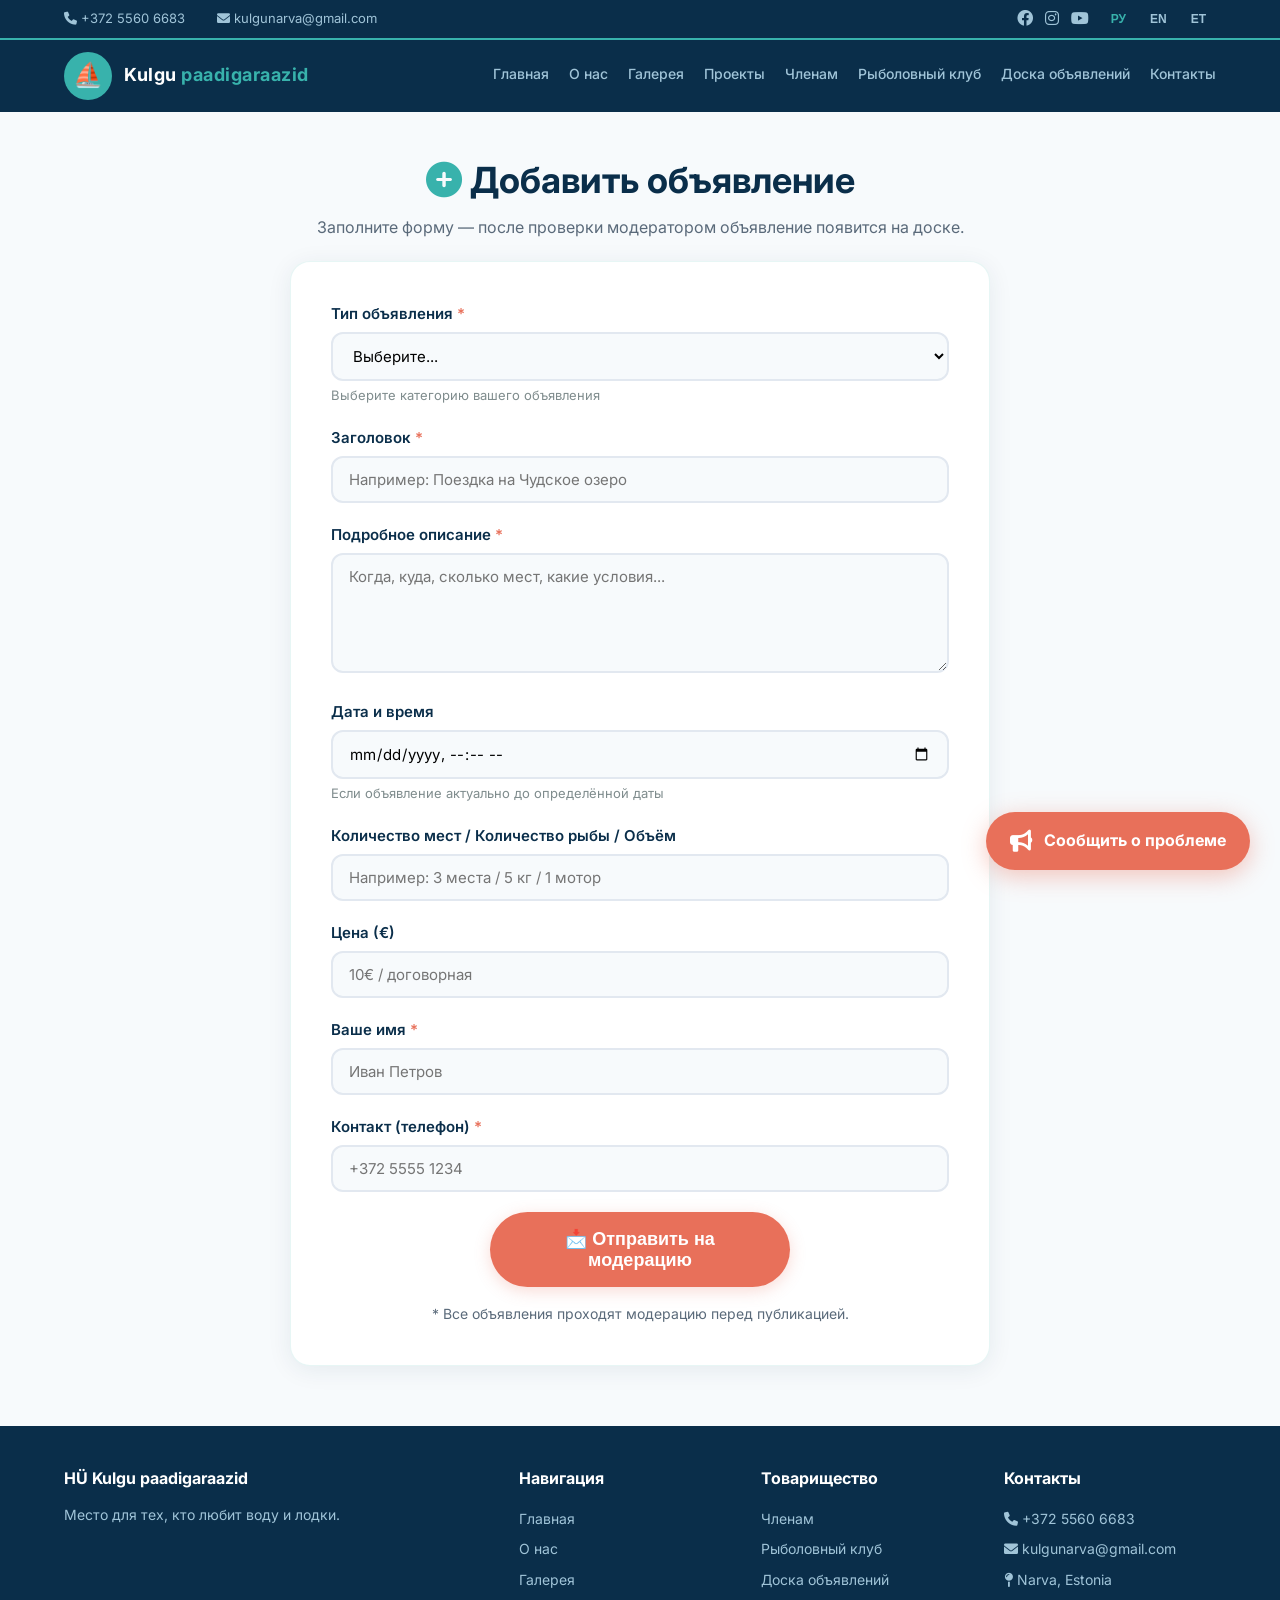
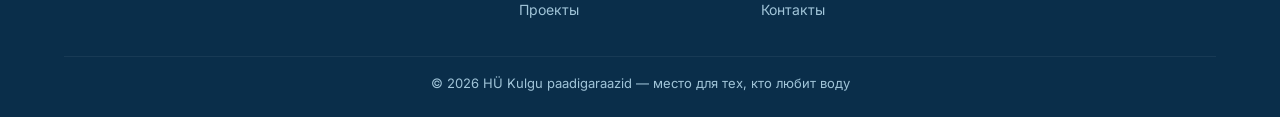
==== add-listing.html @ 2b0c4349 "Add files via upload" ====
<!DOCTYPE html>
<html lang="ru">
<head>
    <meta charset="UTF-8" />
    <meta name="viewport" content="width=device-width, initial-scale=1.0" />
    <title>Добавить объявление — HÜ Kulgu paadigaraazid</title>
    <link rel="icon" href="data:image/svg+xml,<svg xmlns='http://www.w3.org/2000/svg' viewBox='0 0 100 100'><text y='.9em' font-size='90'>⛵</text></svg>" />
    <link rel="preconnect" href="https://fonts.googleapis.com">
    <link href="https://fonts.googleapis.com/css2?family=Inter:wght@400;500;600;700&display=swap" rel="stylesheet" />
    <link rel="stylesheet" href="https://cdnjs.cloudflare.com/ajax/libs/font-awesome/6.0.0-beta3/css/all.min.css" />
    <link rel="stylesheet" href="style.css" />
    <style>
        /* ===== ADD LISTING PAGE ===== */
        .form-header {
            text-align: center;
            padding: 40px 0 20px;
        }
        .form-header h1 {
            font-size: 36px;
            color: #0A2E4A;
        }
        .form-header h1 i {
            color: #38B2AC;
        }
        .form-header p {
            color: #5A6A7A;
            margin-top: 6px;
        }

        .form-wrapper {
            max-width: 700px;
            margin: 0 auto 60px;
            background: #fff;
            padding: 40px;
            border-radius: 20px;
            box-shadow: 0 4px 24px rgba(10, 46, 74, 0.08);
            border: 1px solid rgba(56, 178, 172, 0.12);
        }

        .form-wrapper .form-group {
            margin-bottom: 20px;
        }
        .form-wrapper label {
            display: block;
            font-weight: 600;
            color: #0A2E4A;
            margin-bottom: 6px;
            font-size: 15px;
        }
        .form-wrapper label .required {
            color: #E8705A;
        }
        .form-wrapper input,
        .form-wrapper select,
        .form-wrapper textarea {
            width: 100%;
            padding: 12px 16px;
            border: 2px solid #E2E8F0;
            border-radius: 12px;
            font-size: 15px;
            font-family: 'Inter', sans-serif;
            transition: 0.25s;
            background: #F7FAFC;
        }
        .form-wrapper input:focus,
        .form-wrapper select:focus,
        .form-wrapper textarea:focus {
            border-color: #38B2AC;
            outline: none;
            background: #fff;
            box-shadow: 0 0 0 4px rgba(56, 178, 172, 0.10);
        }
        .form-wrapper textarea {
            resize: vertical;
            min-height: 120px;
        }
        .form-wrapper .btn-submit {
            background: #E8705A;
            color: #fff;
            border: none;
            padding: 16px 48px;
            border-radius: 50px;
            font-weight: 700;
            font-size: 18px;
            cursor: pointer;
            transition: 0.3s;
            width: 100%;
            max-width: 300px;
            display: block;
            margin: 0 auto;
            box-shadow: 0 4px 16px rgba(232, 112, 90, 0.25);
        }
        .form-wrapper .btn-submit:hover {
            background: #d45a44;
            transform: scale(1.02);
        }
        .form-wrapper .note {
            font-size: 14px;
            color: #5A6A7A;
            margin-top: 16px;
            text-align: center;
        }

        .success-msg {
            display: none;
            background: #d4edda;
            padding: 20px;
            border-radius: 12px;
            text-align: center;
            color: #155724;
            font-weight: 600;
            margin-top: 20px;
        }

        .form-wrapper .type-hint {
            font-size: 13px;
            color: #7f8c8d;
            margin-top: 4px;
        }

        @media (max-width: 600px) {
            .form-wrapper {
                padding: 24px;
                margin: 0 16px 40px;
            }
            .form-header h1 {
                font-size: 28px;
            }
        }
    </style>
</head>
<body>

    <!-- ===== TOP BAR ===== -->
    <div class="top-bar">
        <div class="container">
            <div class="top-bar-left">
                <a href="#"><i class="fas fa-phone"></i> +372 5560 6683</a>
                <a href="#"><i class="fas fa-envelope"></i> kulgunarva@gmail.com</a>
            </div>
            <div class="top-bar-right">
                <div class="social-icons">
                    <a href="#" target="_blank"><i class="fab fa-facebook"></i></a>
                    <a href="#" target="_blank"><i class="fab fa-instagram"></i></a>
                    <a href="#" target="_blank"><i class="fab fa-youtube"></i></a>
                </div>
                <div class="lang-switch">
                    <button class="lang-btn active" data-lang="ru">РУ</button>
                    <button class="lang-btn" data-lang="en">EN</button>
                    <button class="lang-btn" data-lang="et">ET</button>
                </div>
            </div>
        </div>
    </div>

    <!-- ===== HEADER ===== -->
    <header>
        <div class="container header-inner">
            <a href="index.html" class="logo">
                <div class="logo-icon">⛵</div>
                <div class="logo-text">Kulgu<span> paadigaraazid</span></div>
            </a>
            <nav>
                <a href="index.html" data-key="nav_home">Главная</a>
                <a href="about.html" data-key="nav_about">О нас</a>
                <a href="gallery.html" data-key="nav_gallery">Галерея</a>
                <a href="projects.html" data-key="nav_projects">Проекты</a>
                <a href="members.html" data-key="nav_members">Членам</a>
                <a href="fishing-club.html" data-key="nav_fishing">Рыболовный клуб</a>
                <a href="board.html" data-key="nav_board">Доска объявлений</a>
                <a href="contacts.html" data-key="nav_contacts">Контакты</a>
            </nav>
        </div>
    </header>

    <!-- ===== FORM ===== -->
    <section class="form-header">
        <div class="container">
            <h1><i class="fas fa-plus-circle"></i> <span data-key="add_title">Добавить объявление</span></h1>
            <p data-key="add_desc">Заполните форму — после проверки модератором объявление появится на доске.</p>
        </div>
    </section>

    <section>
        <div class="container">
            <div class="form-wrapper">
                <form id="listingForm" action="https://formsubmit.co/kulgunarva@gmail.com" method="POST">
                    <input type="hidden" name="_subject" value="Новое объявление на доске" />
                    <input type="hidden" name="_captcha" value="true" />
                    <input type="hidden" name="_next" value="https://ваш-сайт.ee/add-listing.html?success=1" />

                    <!-- Тип объявления -->
                    <div class="form-group">
                        <label for="type"><span data-key="add_label_type">Тип объявления</span> <span class="required">*</span></label>
                        <select id="type" name="Тип" required>
                            <option value="" data-key="add_type_select">Выберите...</option>
                            <option value="🚤 Снять лодку" data-key="add_type_rent">🚤 Снять лодку</option>
                            <option value="⛵ Покатать на лодке" data-key="add_type_offer">⛵ Покатать на лодке</option>
                            <option value="🐟 Купить рыбу" data-key="add_type_fish">🐟 Купить рыбу</option>
                            <option value="🛒 Продажа / Покупка" data-key="add_type_sell">🛒 Продажа / Покупка</option>
                        </select>
                        <div class="type-hint" data-key="add_type_hint">Выберите категорию вашего объявления</div>
                    </div>

                    <!-- Заголовок -->
                    <div class="form-group">
                        <label for="title"><span data-key="add_label_title">Заголовок</span> <span class="required">*</span></label>
                        <input type="text" id="title" name="Заголовок" required placeholder="Например: Поездка на Чудское озеро" />
                    </div>

                    <!-- Описание -->
                    <div class="form-group">
                        <label for="description"><span data-key="add_label_desc">Подробное описание</span> <span class="required">*</span></label>
                        <textarea id="description" name="Описание" required placeholder="Когда, куда, сколько мест, какие условия..."></textarea>
                    </div>

                    <!-- Дата и время -->
                    <div class="form-group">
                        <label for="date"><span data-key="add_label_date">Дата и время</span></label>
                        <input type="datetime-local" id="date" name="Дата" />
                        <div class="type-hint" data-key="add_date_hint">Если объявление актуально до определённой даты</div>
                    </div>

                    <!-- Количество / Объём -->
                    <div class="form-group">
                        <label for="seats"><span data-key="add_label_seats">Количество мест / Количество рыбы / Объём</span></label>
                        <input type="text" id="seats" name="Места" placeholder="Например: 3 места / 5 кг / 1 мотор" />
                    </div>

                    <!-- Цена -->
                    <div class="form-group">
                        <label for="price"><span data-key="add_label_price">Цена (€)</span></label>
                        <input type="text" id="price" name="Цена" placeholder="10€ / договорная" />
                    </div>

                    <!-- Имя -->
                    <div class="form-group">
                        <label for="name"><span data-key="add_label_name">Ваше имя</span> <span class="required">*</span></label>
                        <input type="text" id="name" name="Имя" required placeholder="Иван Петров" />
                    </div>

                    <!-- Контакт -->
                    <div class="form-group">
                        <label for="contact"><span data-key="add_label_contact">Контакт (телефон)</span> <span class="required">*</span></label>
                        <input type="text" id="contact" name="Контакт" required placeholder="+372 5555 1234" />
                    </div>

                    <button type="submit" class="btn-submit" data-key="add_submit">📩 Отправить на модерацию</button>

                    <div id="successMsg" class="success-msg">
                        ✅ <span data-key="add_success">Спасибо! Ваше объявление отправлено на модерацию. После проверки оно появится на доске.</span>
                    </div>

                    <div class="note" data-key="add_note">* Все объявления проходят модерацию перед публикацией.</div>
                </form>
            </div>
        </div>
    </section>

    <!-- ===== FOOTER ===== -->
    <footer>
        <div class="container">
            <div class="footer-grid">
                <div>
                    <h4>HÜ Kulgu paadigaraazid</h4>
                    <p style="font-size:14px; color:#A0C4D8;">Место для тех, кто любит воду и лодки.</p>
                </div>
                <div>
                    <h4 data-key="footer_nav">Навигация</h4>
                    <a href="index.html" data-key="nav_home">Главная</a>
                    <a href="about.html" data-key="nav_about">О нас</a>
                    <a href="gallery.html" data-key="nav_gallery">Галерея</a>
                    <a href="projects.html" data-key="nav_projects">Проекты</a>
                </div>
                <div>
                    <h4 data-key="footer_association">Товарищество</h4>
                    <a href="members.html" data-key="nav_members">Членам</a>
                    <a href="fishing-club.html" data-key="nav_fishing">Рыболовный клуб</a>
                    <a href="board.html" data-key="nav_board">Доска объявлений</a>
                    <a href="contacts.html" data-key="nav_contacts">Контакты</a>
                </div>
                <div>
                    <h4 data-key="footer_contact">Контакты</h4>
                    <a href="#"><i class="fas fa-phone"></i> +372 5560 6683</a>
                    <a href="#"><i class="fas fa-envelope"></i> kulgunarva@gmail.com</a>
                    <a href="#"><i class="fas fa-map-pin"></i> Narva, Estonia</a>
                </div>
            </div>
            <div class="copyright">
                © 2026 HÜ Kulgu paadigaraazid — <span data-key="footer_tagline">место для тех, кто любит воду</span>
            </div>
        </div>
    </footer>

    <!-- ===== ПЛАВАЮЩАЯ КНОПКА ===== -->
    <a href="report.html" class="floating-report-btn">
        <i class="fas fa-bullhorn"></i>
        <span data-key="report_btn">Сообщить о проблеме</span>
    </a>

    <script>
        // ===== МУЛЬТИЯЗЫЧНОСТЬ =====
        const translations = {
            ru: {
                nav_home: 'Главная',
                nav_about: 'О нас',
                nav_gallery: 'Галерея',
                nav_projects: 'Проекты',
                nav_members: 'Членам',
                nav_fishing: 'Рыболовный клуб',
                nav_board: 'Доска объявлений',
                nav_contacts: 'Контакты',
                add_title: 'Добавить объявление',
                add_desc: 'Заполните форму — после проверки модератором объявление появится на доске.',
                add_label_type: 'Тип объявления',
                add_type_select: 'Выберите...',
                add_type_rent: '🚤 Снять лодку',
                add_type_offer: '⛵ Покатать на лодке',
                add_type_fish: '🐟 Купить рыбу',
                add_type_sell: '🛒 Продажа / Покупка',
                add_type_hint: 'Выберите категорию вашего объявления',
                add_label_title: 'Заголовок',
                add_label_desc: 'Подробное описание',
                add_label_date: 'Дата и время',
                add_date_hint: 'Если объявление актуально до определённой даты',
                add_label_seats: 'Количество мест / Количество рыбы / Объём',
                add_label_price: 'Цена (€)',
                add_label_name: 'Ваше имя',
                add_label_contact: 'Контакт (телефон)',
                add_submit: '📩 Отправить на модерацию',
                add_success: 'Спасибо! Ваше объявление отправлено на модерацию. После проверки оно появится на доске.',
                add_note: '* Все объявления проходят модерацию перед публикацией.',
                footer_nav: 'Навигация',
                footer_association: 'Товарищество',
                footer_contact: 'Контакты',
                footer_tagline: 'место для тех, кто любит воду',
                report_btn: 'Сообщить о проблеме'
            },
            en: {
                nav_home: 'Home',
                nav_about: 'About',
                nav_gallery: 'Gallery',
                nav_projects: 'Projects',
                nav_members: 'For Members',
                nav_fishing: 'Fishing Club',
                nav_board: 'Board',
                nav_contacts: 'Contacts',
                add_title: 'Add Listing',
                add_desc: 'Fill out the form — after moderator review, your listing will appear on the board.',
                add_label_type: 'Listing Type',
                add_type_select: 'Select...',
                add_type_rent: '🚤 Rent a boat',
                add_type_offer: '⛵ Boat trip',
                add_type_fish: '🐟 Buy fish',
                add_type_sell: '🛒 Sale / Purchase',
                add_type_hint: 'Select the category of your listing',
                add_label_title: 'Title',
                add_label_desc: 'Detailed description',
                add_label_date: 'Date and time',
                add_date_hint: 'If the listing is valid until a certain date',
                add_label_seats: 'Number of seats / Fish quantity / Volume',
                add_label_price: 'Price (€)',
                add_label_name: 'Your name',
                add_label_contact: 'Contact (phone)',
                add_submit: '📩 Submit for moderation',
                add_success: 'Thank you! Your listing has been submitted for moderation. It will appear on the board after review.',
                add_note: '* All listings are moderated before publication.',
                footer_nav: 'Navigation',
                footer_association: 'Association',
                footer_contact: 'Contacts',
                footer_tagline: 'a place for those who love water',
                report_btn: 'Report a problem'
            },
            et: {
                nav_home: 'Avaleht',
                nav_about: 'Meist',
                nav_gallery: 'Galerii',
                nav_projects: 'Projektid',
                nav_members: 'Liikmetele',
                nav_fishing: 'Kalastusklubi',
                nav_board: 'Kuulutuste tahvel',
                nav_contacts: 'Kontaktid',
                add_title: 'Lisa kuulutus',
                add_desc: 'Täitke vorm — pärast moderaatori kontrolli ilmub teie kuulutus tahvlile.',
                add_label_type: 'Kuulutuse tüüp',
                add_type_select: 'Valige...',
                add_type_rent: '🚤 Rentida paat',
                add_type_offer: '⛵ Paadisõit',
                add_type_fish: '🐟 Osta kala',
                add_type_sell: '🛒 Müük / Ost',
                add_type_hint: 'Valige oma kuulutuse kategooria',
                add_label_title: 'Pealkiri',
                add_label_desc: 'Üksikasjalik kirjeldus',
                add_label_date: 'Kuupäev ja kellaaeg',
                add_date_hint: 'Kui kuulutus kehtib teatud kuupäevani',
                add_label_seats: 'Kohtade arv / Kala kogus / Maht',
                add_label_price: 'Hind (€)',
                add_label_name: 'Teie nimi',
                add_label_contact: 'Kontakt (telefon)',
                add_submit: '📩 Saada modereerimisele',
                add_success: 'Aitäh! Teie kuulutus on saadetud modereerimisele. Pärast kontrolli ilmub see tahvlile.',
                add_note: '* Kõik kuulutused läbivad enne avaldamist modereerimise.',
                footer_nav: 'Navigatsioon',
                footer_association: 'Ühistu',
                footer_contact: 'Kontaktid',
                footer_tagline: 'koht neile, kes armastavad vett',
                report_btn: 'Teata probleemist'
            }
        };

        let currentLang = 'ru';

        function setLanguage(lang) {
            currentLang = lang;
            const t = translations[lang];
            document.querySelectorAll('[data-key]').forEach(el => {
                const key = el.getAttribute('data-key');
                if (t[key]) {
                    el.textContent = t[key];
                }
            });
            document.querySelectorAll('.lang-btn').forEach(btn => {
                btn.classList.toggle('active', btn.getAttribute('data-lang') === lang);
            });
            document.documentElement.lang = lang;
            localStorage.setItem('preferredLanguage', lang);
        }

        document.addEventListener('DOMContentLoaded', function() {
            const savedLang = localStorage.getItem('preferredLanguage');
            if (savedLang && translations[savedLang]) {
                setLanguage(savedLang);
            } else {
                setLanguage('ru');
            }
        });

        document.querySelectorAll('.lang-btn').forEach(btn => {
            btn.addEventListener('click', () => {
                setLanguage(btn.getAttribute('data-lang'));
            });
        });

        // ===== ПОКАЗ СООБЩЕНИЯ ОБ УСПЕХЕ =====
        document.addEventListener('DOMContentLoaded', function() {
            const urlParams = new URLSearchParams(window.location.search);
            if (urlParams.get('success') === '1') {
                document.getElementById('successMsg').style.display = 'block';
                document.getElementById('listingForm').reset();
                // Прокрутка к сообщению
                document.getElementById('successMsg').scrollIntoView({ behavior: 'smooth', block: 'center' });
            }
        });
    </script>
</body>
</html>
---- style.css ----
/* ===== FONTS ===== */
@import url('https://fonts.googleapis.com/css2?family=Inter:wght@400;500;600;700&display=swap');

/* ===== RESET & BASE ===== */
* {
    margin: 0;
    padding: 0;
    box-sizing: border-box;
}
body {
    font-family: 'Inter', -apple-system, sans-serif;
    background: #F7FAFC;
    color: #1A202C;
    line-height: 1.6;
}
.container {
    max-width: 1200px;
    margin: 0 auto;
    padding: 0 24px;
}

/* ===== TOP BAR ===== */
.top-bar {
    background: #0A2E4A;
    color: #A0C4D8;
    font-size: 13px;
    padding: 6px 0;
    border-bottom: 2px solid #38B2AC;
}
.top-bar .container {
    display: flex;
    justify-content: space-between;
    align-items: center;
    flex-wrap: wrap;
    gap: 8px;
}
.top-bar a {
    color: #A0C4D8;
    text-decoration: none;
    margin-right: 16px;
    transition: 0.2s;
}
.top-bar a:hover { color: #38B2AC; }
.top-bar-left {
    display: flex;
    align-items: center;
    flex-wrap: wrap;
    gap: 4px 16px;
}
.top-bar-right {
    display: flex;
    align-items: center;
    gap: 12px;
}
.top-bar-right .social-icons {
    display: flex;
    gap: 12px;
}
.top-bar-right .social-icons a {
    color: #A0C4D8;
    font-size: 16px;
    transition: 0.2s;
    margin: 0;
}
.top-bar-right .social-icons a:hover {
    color: #38B2AC;
    transform: scale(1.1);
}
.top-bar .lang-switch {
    display: flex;
    gap: 4px;
}
.top-bar .lang-btn {
    background: transparent;
    border: none;
    color: #A0C4D8;
    padding: 0 10px;
    cursor: pointer;
    font-weight: 600;
    font-size: 12px;
    text-transform: uppercase;
    transition: 0.2s;
}
.top-bar .lang-btn.active {
    color: #38B2AC;
}
.top-bar .lang-btn:hover {
    color: #fff;
}

/* ===== HEADER ===== */
header {
    background: #0A2E4A;
    padding: 12px 0;
    position: sticky;
    top: 0;
    z-index: 100;
}
.header-inner {
    display: flex;
    justify-content: space-between;
    align-items: center;
    flex-wrap: wrap;
    gap: 16px;
}
.logo {
    display: flex;
    align-items: center;
    gap: 12px;
    text-decoration: none;
}
.logo-icon {
    width: 48px;
    height: 48px;
    background: #38B2AC;
    border-radius: 50%;
    display: flex;
    align-items: center;
    justify-content: center;
    font-size: 24px;
    color: #fff;
}
.logo-text {
    color: #fff;
    font-weight: 700;
    font-size: 18px;
    letter-spacing: 0.5px;
}
.logo-text span {
    color: #38B2AC;
}

nav {
    display: flex;
    flex-wrap: wrap;
    gap: 4px 20px;
}
nav a {
    color: #A0C4D8;
    text-decoration: none;
    font-weight: 500;
    font-size: 14px;
    transition: 0.2s;
    padding: 4px 0;
    border-bottom: 2px solid transparent;
}
nav a:hover,
nav a.active {
    color: #fff;
    border-bottom-color: #38B2AC;
}

/* ===== HERO ===== */
.hero {
    background: linear-gradient(135deg, #0A2E4A 0%, #1A6A8A 100%);
    padding: 80px 0 70px;
    color: #fff;
    position: relative;
    overflow: hidden;
    min-height: 500px;
    display: flex;
    align-items: center;
}
.hero::before {
    content: "";
    position: absolute;
    inset: 0;
    background: url("data:image/svg+xml,%3Csvg xmlns='http://www.w3.org/2000/svg' viewBox='0 0 1200 400'%3E%3Cpath d='M0 300 Q150 200 300 280 Q450 360 600 270 Q750 180 900 260 Q1050 340 1200 250 L1200 400 L0 400 Z' fill='rgba(56,178,172,0.08)'/%3E%3C/svg%3E") no-repeat bottom;
    background-size: cover;
}
.hero .container {
    position: relative;
    z-index: 2;
    display: grid;
    grid-template-columns: 1fr 1fr;
    gap: 40px;
    align-items: center;
}
.hero-content h1 {
    font-size: 44px;
    font-weight: 700;
    line-height: 1.15;
    margin-bottom: 16px;
}
.hero-content h1 i {
    color: #38B2AC;
}
.hero-content p {
    font-size: 18px;
    opacity: 0.9;
    max-width: 480px;
    margin-bottom: 24px;
}
.hero-image {
    text-align: center;
    font-size: 140px;
    opacity: 0.8;
    animation: float 4s ease-in-out infinite;
}
@keyframes float {
    0%, 100% { transform: translateY(0px) rotate(-2deg); }
    50% { transform: translateY(-16px) rotate(2deg); }
}
.hero .btn {
    background: #E8705A;
    color: #fff;
    border: none;
    padding: 14px 40px;
    border-radius: 50px;
    font-weight: 700;
    font-size: 16px;
    cursor: pointer;
    transition: 0.3s;
    display: inline-block;
    text-decoration: none;
}
.hero .btn:hover {
    background: #d45a44;
    transform: scale(1.03);
}

/* ===== BUTTONS ===== */
.btn {
    display: inline-block;
    background: #E8705A;
    color: #fff;
    padding: 14px 40px;
    border-radius: 50px;
    font-weight: 700;
    font-size: 16px;
    cursor: pointer;
    transition: 0.3s;
    text-decoration: none;
    border: none;
}
.btn:hover {
    background: #d45a44;
    transform: scale(1.03);
}

/* ===== WAVES SECTION ===== */
.wave-section {
    position: relative;
    background: #F7FAFC;
    padding: 60px 0 40px;
}
.wave-section::before {
    content: "";
    position: absolute;
    top: -40px;
    left: 0;
    right: 0;
    height: 40px;
    background: url("data:image/svg+xml,%3Csvg xmlns='http://www.w3.org/2000/svg' viewBox='0 0 1200 40'%3E%3Cpath d='M0 20 Q150 0 300 20 Q450 40 600 20 Q750 0 900 20 Q1050 40 1200 20 L1200 40 L0 40 Z' fill='%23F7FAFC'/%3E%3C/svg%3E") no-repeat top;
    background-size: cover;
}

/* ===== FEATURES ===== */
.features {
    display: grid;
    grid-template-columns: repeat(auto-fit, minmax(200px, 1fr));
    gap: 24px;
    margin-top: 20px;
}
.feature-card {
    background: #fff;
    padding: 28px 20px;
    border-radius: 16px;
    text-align: center;
    box-shadow: 0 4px 20px rgba(10, 46, 74, 0.06);
    transition: 0.3s;
    border: 1px solid rgba(56, 178, 172, 0.1);
}
.feature-card:hover {
    transform: translateY(-6px);
    box-shadow: 0 8px 32px rgba(10, 46, 74, 0.10);
    border-color: #38B2AC;
}
.feature-card .icon {
    font-size: 40px;
    color: #38B2AC;
    margin-bottom: 12px;
    display: block;
}
.feature-card h3 {
    font-size: 18px;
    color: #0A2E4A;
    margin-bottom: 6px;
}
.feature-card p {
    font-size: 14px;
    color: #5A6A7A;
}

/* ===== SPLIT SECTION ===== */
.split-section {
    display: grid;
    grid-template-columns: 1fr 1fr;
    gap: 40px;
    align-items: center;
    padding: 60px 0;
}
.split-section.reverse {
    direction: rtl;
}
.split-section.reverse > * {
    direction: ltr;
}
.split-image {
    background: linear-gradient(135deg, #0A2E4A, #1A6A8A);
    border-radius: 24px;
    padding: 60px 40px;
    color: #fff;
    text-align: center;
    min-height: 280px;
    display: flex;
    flex-direction: column;
    justify-content: center;
}
.split-image .big-icon {
    font-size: 80px;
    opacity: 0.7;
}
.split-text h2 {
    font-size: 32px;
    color: #0A2E4A;
    margin-bottom: 12px;
}
.split-text h2 i {
    color: #38B2AC;
}
.split-text p {
    color: #4A5A6A;
    margin-bottom: 16px;
}

/* ===== GALLERY PREVIEW ===== */
.gallery-preview {
    display: grid;
    grid-template-columns: repeat(4, 1fr);
    gap: 12px;
}
.gallery-preview .item {
    background: #0A2E4A;
    border-radius: 12px;
    height: 120px;
    display: flex;
    align-items: center;
    justify-content: center;
    color: #fff;
    font-size: 40px;
    opacity: 0.6;
    transition: 0.3s;
}
.gallery-preview .item:hover {
    opacity: 1;
    transform: scale(1.03);
}

/* ===== GALLERY GRID ===== */
.gallery-grid {
    display: grid;
    grid-template-columns: repeat(auto-fit, minmax(220px, 1fr));
    gap: 16px;
}
.gallery-item {
    overflow: hidden;
    border-radius: 16px;
    box-shadow: 0 4px 12px rgba(13, 59, 102, 0.06);
    transition: 0.35s;
}
.gallery-item img {
    width: 100%;
    height: 220px;
    object-fit: cover;
    display: block;
    transition: 0.4s;
}
.gallery-item:hover {
    transform: scale(1.02);
    box-shadow: 0 8px 24px rgba(13, 59, 102, 0.12);
}
.gallery-item:hover img {
    transform: scale(1.05);
}

/* ===== CONTACT ===== */
.contact-grid {
    display: grid;
    grid-template-columns: repeat(auto-fit, minmax(220px, 1fr));
    gap: 24px;
}
.contact-item {
    background: #fff;
    padding: 24px;
    border-radius: 16px;
    text-align: center;
    box-shadow: 0 4px 12px rgba(0,0,0,0.03);
    border: 1px solid rgba(46, 196, 182, 0.15);
}
.contact-item i {
    font-size: 34px;
    color: #2EC4B6;
    margin-bottom: 10px;
}
.contact-item h4 {
    font-family: 'Playfair Display', serif;
    color: #0D3B66;
    margin-bottom: 4px;
}
.contact-item a {
    color: #0D3B66;
    text-decoration: none;
}
.contact-item a:hover {
    color: #1A6A8A;
    text-decoration: underline;
}

/* ===== FOOTER ===== */
footer {
    background: #0A2E4A;
    color: #A0C4D8;
    padding: 40px 0 24px;
}
.footer-grid {
    display: grid;
    grid-template-columns: 2fr 1fr 1fr 1fr;
    gap: 30px;
    margin-bottom: 30px;
}
footer h4 {
    color: #fff;
    margin-bottom: 12px;
    font-size: 16px;
}
footer a {
    color: #A0C4D8;
    text-decoration: none;
    display: block;
    padding: 4px 0;
    font-size: 14px;
    transition: 0.2s;
}
footer a:hover { color: #38B2AC; }
.copyright {
    border-top: 1px solid rgba(255,255,255,0.06);
    padding-top: 16px;
    text-align: center;
    font-size: 13px;
}

/* ===== FLOATING REPORT BUTTON ===== */
.floating-report-btn {
    position: fixed;
    bottom: 30px;
    right: 30px;
    background: #E8705A;
    color: #fff;
    padding: 16px 24px;
    border-radius: 60px;
    font-weight: 700;
    font-size: 16px;
    text-decoration: none;
    box-shadow: 0 6px 24px rgba(232, 112, 90, 0.40);
    z-index: 999;
    display: flex;
    align-items: center;
    gap: 12px;
    transition: 0.3s;
    border: none;
    cursor: pointer;
}
.floating-report-btn:hover {
    background: #d45a44;
    transform: scale(1.05);
    box-shadow: 0 8px 32px rgba(232, 112, 90, 0.50);
}
.floating-report-btn i {
    font-size: 22px;
}

/* ===== RESPONSIVE ===== */
@media (max-width: 900px) {
    .hero .container {
        grid-template-columns: 1fr;
        text-align: center;
    }
    .hero-content p { margin: 0 auto 24px; }
    .hero-image { font-size: 80px; }
    .split-section,
    .split-section.reverse {
        grid-template-columns: 1fr;
        direction: ltr;
    }
    .footer-grid {
        grid-template-columns: 1fr 1fr !important;
    }
    .gallery-preview {
        grid-template-columns: repeat(2, 1fr);
    }
}

@media (max-width: 600px) {
    .hero-content h1 { font-size: 30px; }
    .top-bar .container {
        flex-direction: column;
        align-items: center;
        gap: 6px;
    }
    .top-bar-left {
        justify-content: center;
    }
    .top-bar-right {
        justify-content: center;
        flex-wrap: wrap;
    }
    .footer-grid {
        grid-template-columns: 1fr !important;
    }
    .gallery-preview {
        grid-template-columns: 1fr 1fr;
    }
    .gallery-preview .item { height: 80px; font-size: 28px; }
    .floating-report-btn {
        padding: 12px 16px;
        font-size: 13px;
        bottom: 16px;
        right: 16px;
        border-radius: 50px;
    }
    .floating-report-btn span {
        display: none;
    }
    .floating-report-btn i {
        font-size: 20px;
    }
}
/* ===== CONTACTS PAGE ===== */
.contacts-header {
    padding: 40px 0 20px;
}
.contacts-header h1 {
    font-size: 36px;
    color: #0A2E4A;
}
.contacts-header h1 i {
    color: #38B2AC;
}

.contacts-grid {
    display: grid;
    grid-template-columns: 1fr 1fr;
    gap: 30px;
    padding: 20px 0 60px;
}
.contacts-grid .full-width {
    grid-column: 1 / -1;
}

.contact-card {
    background: #fff;
    padding: 24px 28px;
    border-radius: 16px;
    box-shadow: 0 4px 20px rgba(10, 46, 74, 0.06);
    border: 1px solid rgba(56, 178, 172, 0.10);
    transition: 0.3s;
}
.contact-card:hover {
    box-shadow: 0 8px 32px rgba(10, 46, 74, 0.10);
    border-color: #38B2AC;
}
.contact-card h3 {
    font-size: 20px;
    color: #0A2E4A;
    margin-bottom: 14px;
    display: flex;
    align-items: center;
    gap: 10px;
}
.contact-card h3 i {
    color: #38B2AC;
    font-size: 22px;
    width: 28px;
}
.contact-card .item {
    display: flex;
    align-items: flex-start;
    gap: 12px;
    padding: 6px 0;
    font-size: 15px;
    color: #2D3748;
}
.contact-card .item i {
    color: #38B2AC;
    width: 20px;
    margin-top: 3px;
    font-size: 15px;
}
.contact-card .item a {
    color: #2D3748;
    text-decoration: none;
    transition: 0.2s;
}
.contact-card .item a:hover {
    color: #38B2AC;
}
.contact-card .note {
    font-size: 13px;
    color: #5A6A7A;
    font-style: italic;
    margin-top: 6px;
    padding: 8px 12px;
    background: #F0F7FA;
    border-radius: 8px;
}

@media (max-width: 900px) {
    .contacts-grid {
        grid-template-columns: 1fr;
    }
    .contacts-grid .full-width {
        grid-column: 1;
    }
}

@media (max-width: 600px) {
    .contacts-header h1 {
        font-size: 28px;
    }
    .contact-card .item {
        flex-wrap: wrap;
    }
}
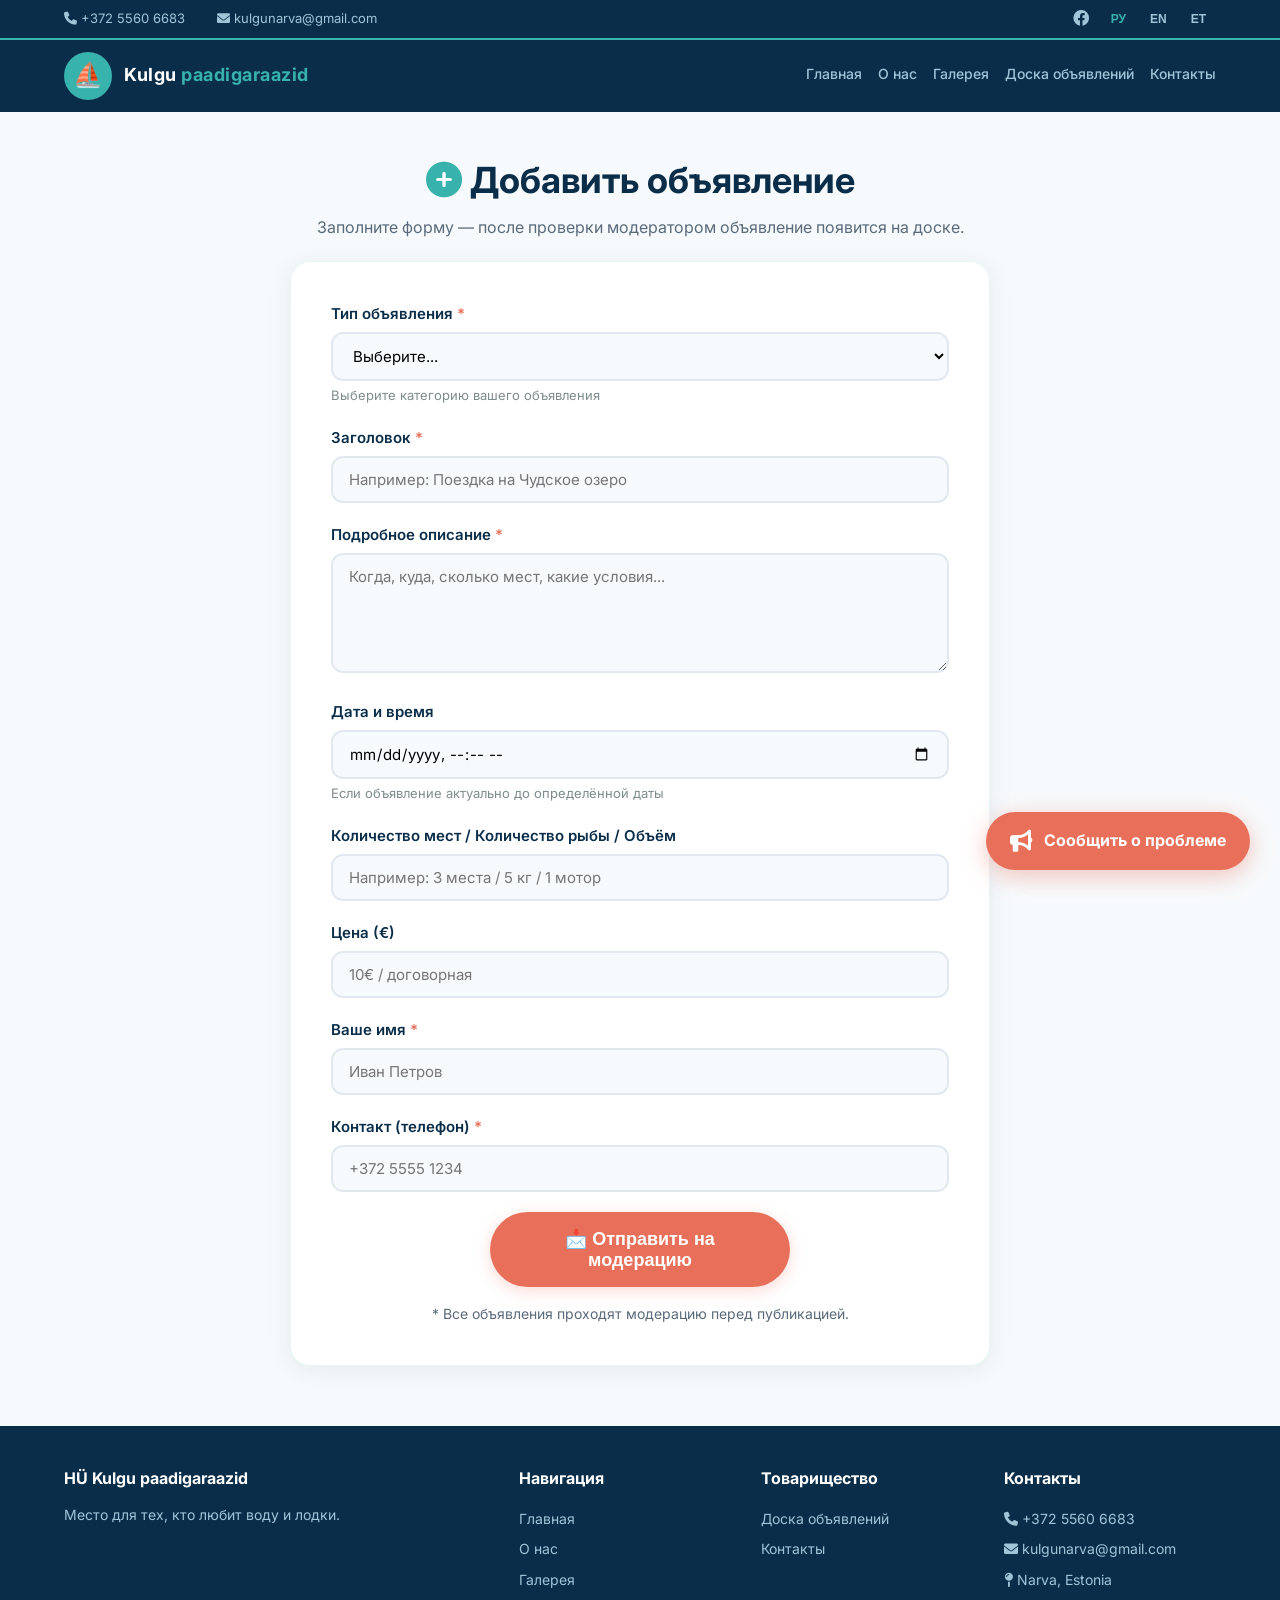
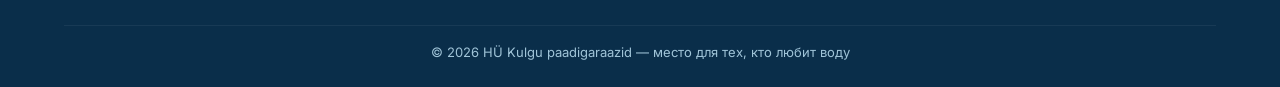
==== commit 90f885d3: "Add files via upload" ====
--- a/add-listing.html
+++ b/add-listing.html
@@ -128,21 +128,21 @@
             }
         }
     </style>
-</head>
+<link rel="stylesheet" href="community.css"></head>
 <body>
 
     <!-- ===== TOP BAR ===== -->
     <div class="top-bar">
         <div class="container">
             <div class="top-bar-left">
-                <a href="#"><i class="fas fa-phone"></i> +372 5560 6683</a>
-                <a href="#"><i class="fas fa-envelope"></i> kulgunarva@gmail.com</a>
+                <a href="tel:+37255606683"><i class="fas fa-phone"></i> +372 5560 6683</a>
+                <a href="mailto:kulgunarva@gmail.com"><i class="fas fa-envelope"></i> kulgunarva@gmail.com</a>
             </div>
             <div class="top-bar-right">
                 <div class="social-icons">
                     <a href="#" target="_blank"><i class="fab fa-facebook"></i></a>
-                    <a href="#" target="_blank"><i class="fab fa-instagram"></i></a>
-                    <a href="#" target="_blank"><i class="fab fa-youtube"></i></a>
+                    
+                    
                 </div>
                 <div class="lang-switch">
                     <button class="lang-btn active" data-lang="ru">РУ</button>
@@ -162,11 +162,11 @@
             </a>
             <nav>
                 <a href="index.html" data-key="nav_home">Главная</a>
-                <a href="about.html" data-key="nav_about">О нас</a>
+                <a href="index.html#community" data-key="nav_about">О нас</a>
                 <a href="gallery.html" data-key="nav_gallery">Галерея</a>
-                <a href="projects.html" data-key="nav_projects">Проекты</a>
-                <a href="members.html" data-key="nav_members">Членам</a>
-                <a href="fishing-club.html" data-key="nav_fishing">Рыболовный клуб</a>
+                
+                
+                
                 <a href="board.html" data-key="nav_board">Доска объявлений</a>
                 <a href="contacts.html" data-key="nav_contacts">Контакты</a>
             </nav>
@@ -268,22 +268,22 @@
                 <div>
                     <h4 data-key="footer_nav">Навигация</h4>
                     <a href="index.html" data-key="nav_home">Главная</a>
-                    <a href="about.html" data-key="nav_about">О нас</a>
+                    <a href="index.html#community" data-key="nav_about">О нас</a>
                     <a href="gallery.html" data-key="nav_gallery">Галерея</a>
-                    <a href="projects.html" data-key="nav_projects">Проекты</a>
+                    
                 </div>
                 <div>
                     <h4 data-key="footer_association">Товарищество</h4>
-                    <a href="members.html" data-key="nav_members">Членам</a>
-                    <a href="fishing-club.html" data-key="nav_fishing">Рыболовный клуб</a>
+                    
+                    
                     <a href="board.html" data-key="nav_board">Доска объявлений</a>
                     <a href="contacts.html" data-key="nav_contacts">Контакты</a>
                 </div>
                 <div>
                     <h4 data-key="footer_contact">Контакты</h4>
-                    <a href="#"><i class="fas fa-phone"></i> +372 5560 6683</a>
-                    <a href="#"><i class="fas fa-envelope"></i> kulgunarva@gmail.com</a>
-                    <a href="#"><i class="fas fa-map-pin"></i> Narva, Estonia</a>
+                    <a href="tel:+37255606683"><i class="fas fa-phone"></i> +372 5560 6683</a>
+                    <a href="mailto:kulgunarva@gmail.com"><i class="fas fa-envelope"></i> kulgunarva@gmail.com</a>
+                    <a href="https://www.google.com/maps/search/?api=1&amp;query=Kulgusadama%20tee%203%2C%20Narva"><i class="fas fa-map-pin"></i> Narva, Estonia</a>
                 </div>
             </div>
             <div class="copyright">
--- a/community.css
+++ b/community.css
@@ -0,0 +1,4 @@
+html{scroll-behavior:smooth;scroll-padding-top:150px}a:focus-visible,button:focus-visible{outline:3px solid #e8705a;outline-offset:5px}.community-hero{background:#0a2e4a;color:#fff;padding:68px 0 76px}.community-hero .container{display:grid;grid-template-columns:1.05fr 1fr;gap:52px;align-items:center}.community-kicker{color:#76dbce;font-weight:700;font-size:13px;letter-spacing:.13em;text-transform:uppercase;margin-bottom:18px}.community-hero h1{font-size:clamp(36px,4.5vw,58px);line-height:1.08;letter-spacing:-.035em;margin-bottom:22px}.community-lead{font-size:18px;line-height:1.7;color:#d2e4ec;margin-bottom:26px}.community-actions{display:flex;gap:16px;flex-wrap:wrap;align-items:center}.community-actions .btn{padding:14px 24px;background:#be452f}.community-secondary{color:inherit;text-underline-offset:5px;font-weight:600}.community-note{font-size:13px;color:#b7d1dd;margin-top:16px}.community-photo{margin:0}.community-photo img{width:100%;height:420px;object-fit:cover;display:block;border-radius:28px 28px 80px 28px}.community-photo figcaption{font-size:13px;color:#b7d1dd;padding-top:12px}.community-section{padding:66px 0}.community-section h2{color:#0a2e4a;font-size:clamp(27px,3vw,36px);line-height:1.2;margin-bottom:14px}.community-intro{max-width:690px;color:#516675;margin-bottom:28px}.community-cards{display:grid;grid-template-columns:repeat(3,1fr);gap:22px}.community-card{padding:28px;background:#fff;border:1px solid #dce8eb;border-radius:20px}.community-card .number{display:block;color:#197b76;font-weight:700;font-size:14px;margin-bottom:20px}.community-card h3{font-size:20px;color:#0a2e4a;margin-bottom:10px}.community-card p{color:#516675}.community-card a{display:inline-block;margin-top:20px;color:#0b706a;font-weight:600;text-underline-offset:4px}.community-invite{background:#e7f3f2}.community-invite .container{display:grid;grid-template-columns:1fr 1fr;gap:45px;align-items:center}.community-quote{background:#fff;border-radius:20px;padding:30px;border-left:4px solid #38b2ac;color:#24495e;font-size:20px;line-height:1.6}.community-gallery{display:grid;grid-template-columns:repeat(4,1fr);gap:16px;margin:28px 0}.community-gallery img{width:100%;aspect-ratio:1;object-fit:cover;border-radius:16px;display:block}.community-faq details{border-bottom:1px solid #dce8eb;padding:20px 0}.community-faq summary{cursor:pointer;font-weight:600;color:#0a2e4a}.community-faq details p{margin-top:12px;max-width:800px;color:#516675}.community-final{background:#0a2e4a;color:white;text-align:center;padding:46px 24px;border-radius:24px;margin-top:38px}.community-final h2{color:white}.community-final p{margin:14px 0 24px;color:#d2e4ec}footer{padding-bottom:24px}nav{gap:4px 16px}
+@media(max-width:900px){.community-hero .container,.community-invite .container{grid-template-columns:1fr;gap:32px}.community-photo img{height:350px}.community-cards{grid-template-columns:1fr}.community-hero{padding:42px 0}.community-section{padding:44px 0}.header-inner{justify-content:center}nav{justify-content:center}.community-gallery{grid-template-columns:repeat(2,1fr)}}
+@media(max-width:500px){.community-hero h1{font-size:36px}.community-photo img{height:280px}.community-actions{align-items:stretch;flex-direction:column}.community-actions .btn{text-align:center}.community-secondary{text-align:center}.community-gallery{gap:10px}.community-quote{font-size:18px;padding:24px}.logo-text{font-size:16px}.community-final{padding:30px 20px}}
+@media(prefers-reduced-motion:reduce){html{scroll-behavior:auto}*{animation:none!important;transition:none!important}}
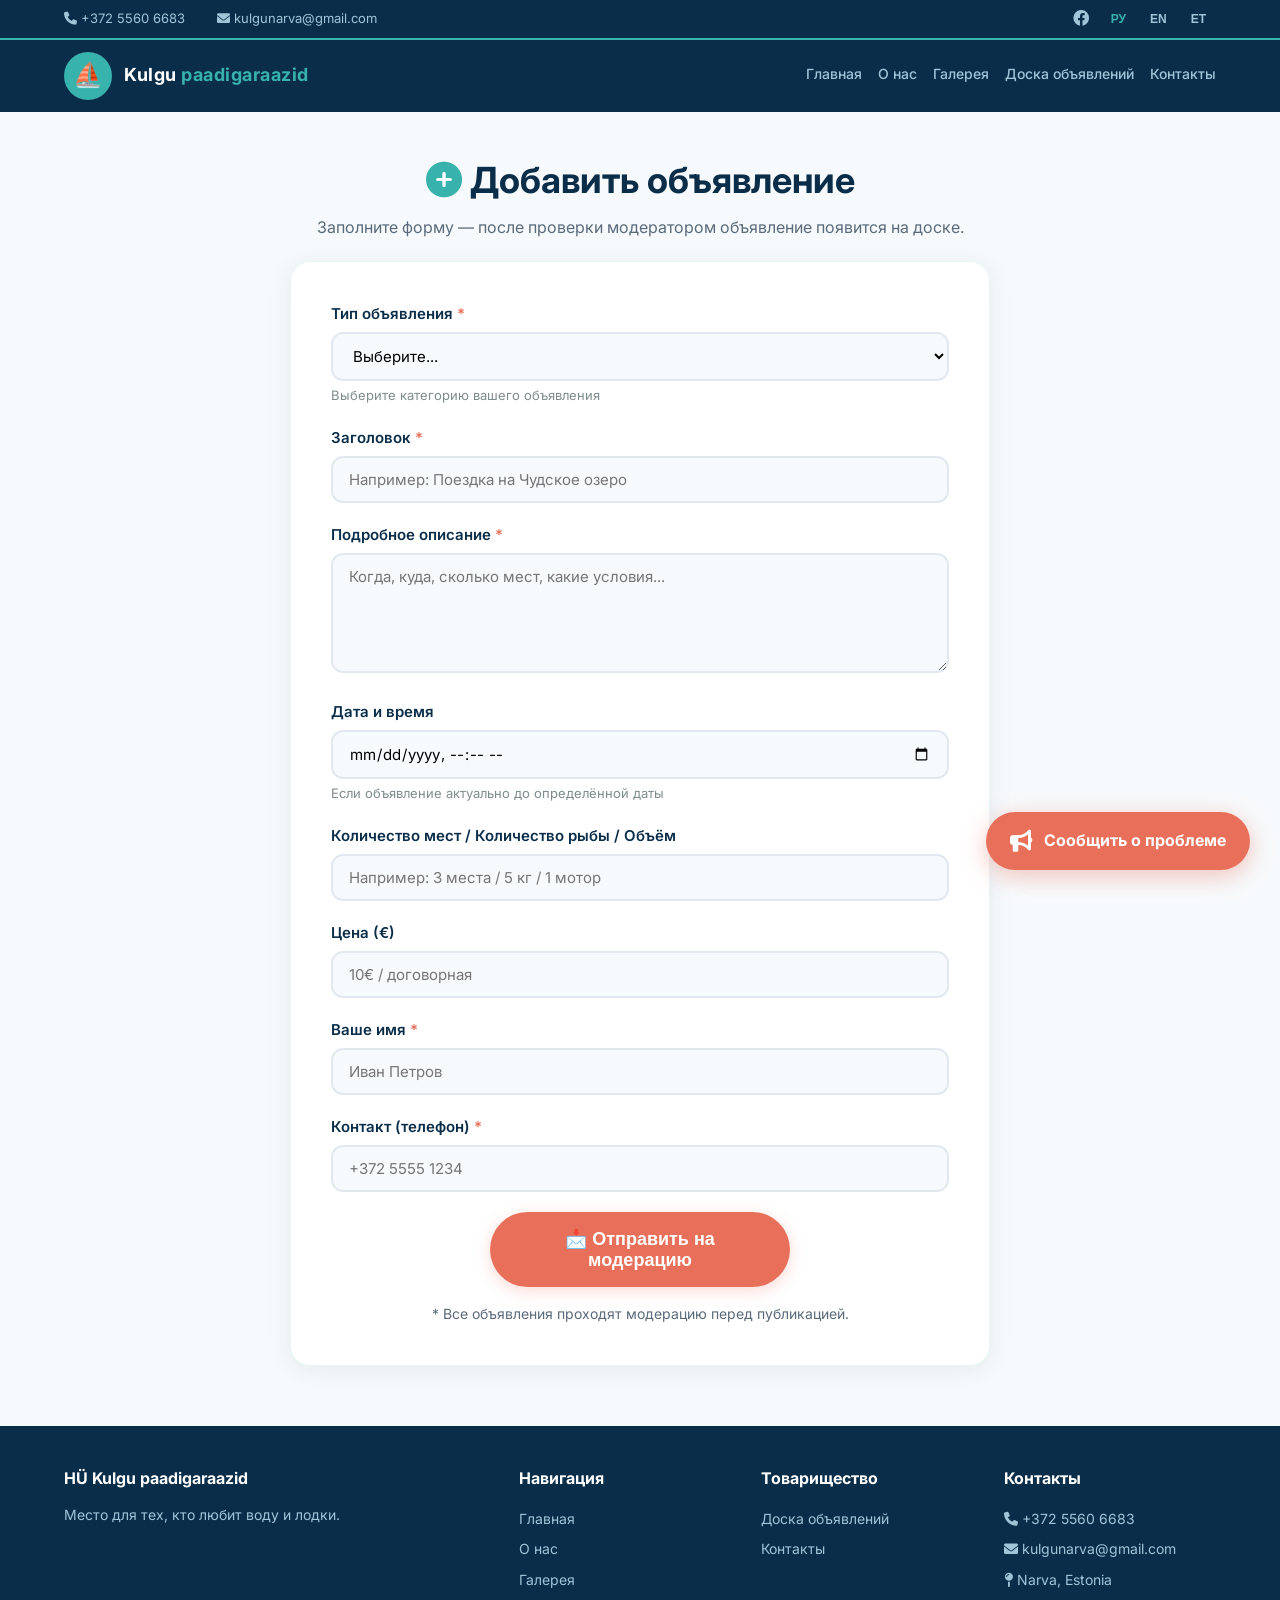
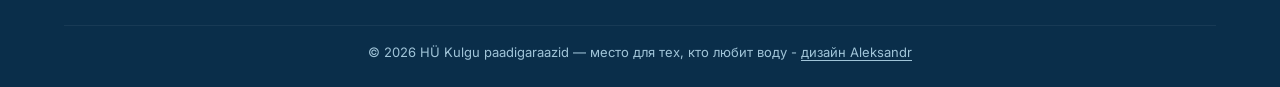
==== commit d1f784d5: "Add files via upload" ====
--- a/add-listing.html
+++ b/add-listing.html
@@ -3,7 +3,7 @@
 <head>
     <meta charset="UTF-8" />
     <meta name="viewport" content="width=device-width, initial-scale=1.0" />
-    <title>Добавить объявление — HÜ Kulgu paadigaraazid</title>
+    <title>Добавить объявление — Кулгу, Нарва</title>
     <link rel="icon" href="data:image/svg+xml,<svg xmlns='http://www.w3.org/2000/svg' viewBox='0 0 100 100'><text y='.9em' font-size='90'>⛵</text></svg>" />
     <link rel="preconnect" href="https://fonts.googleapis.com">
     <link href="https://fonts.googleapis.com/css2?family=Inter:wght@400;500;600;700&display=swap" rel="stylesheet" />
@@ -128,7 +128,7 @@
             }
         }
     </style>
-<link rel="stylesheet" href="community.css"></head>
+<link rel="stylesheet" href="community.css"><meta name="description" content="Форма добавления объявления на сайт сообщества Кулгу в Нарве."><meta name="robots" content="noindex, follow"><link rel="canonical" href="https://kulgunarva.ee/add-listing.html"><meta property="og:type" content="website"><meta property="og:site_name" content="Kulgu Narva"><meta property="og:title" content="Добавить объявление — Кулгу, Нарва"><meta property="og:description" content="Форма добавления объявления на сайт сообщества Кулгу в Нарве."><meta property="og:url" content="https://kulgunarva.ee/add-listing.html"><meta property="og:image" content="https://kulgunarva.ee/img/2.jpg"><meta name="twitter:card" content="summary_large_image"><script type="application/ld+json" id="site-schema">{"@context":"https://schema.org","@graph":[{"@type":"WebSite","@id":"https://kulgunarva.ee/#website","url":"https://kulgunarva.ee/","name":"Kulgu Narva","inLanguage":["ru","et","en"],"about":{"@type":"Place","name":"Kulgu","address":{"@type":"PostalAddress","addressLocality":"Narva","addressCountry":"EE"}}},{"@type":"WebPage","@id":"https://kulgunarva.ee/add-listing.html#page","url":"https://kulgunarva.ee/add-listing.html","name":"Добавить объявление — Кулгу, Нарва","description":"Форма добавления объявления на сайт сообщества Кулгу в Нарве.","inLanguage":"ru","isPartOf":{"@id":"https://kulgunarva.ee/#website"}},{"@type":"BreadcrumbList","itemListElement":[{"@type":"ListItem","position":1,"name":"Кулгу, Нарва","item":"https://kulgunarva.ee/"},{"@type":"ListItem","position":2,"name":"Добавить объявление — Кулгу, Нарва","item":"https://kulgunarva.ee/add-listing.html"}]}]}</script><script src="search-meta.js" defer></script></head>
 <body>
 
     <!-- ===== TOP BAR ===== -->
@@ -171,7 +171,7 @@
                 <a href="contacts.html" data-key="nav_contacts">Контакты</a>
             </nav>
         </div>
-    </header>
+    </header><main id="main-content">
 
     <!-- ===== FORM ===== -->
     <section class="form-header">
@@ -258,7 +258,7 @@
     </section>
 
     <!-- ===== FOOTER ===== -->
-    <footer>
+    </main><footer>
         <div class="container">
             <div class="footer-grid">
                 <div>
@@ -287,7 +287,7 @@
                 </div>
             </div>
             <div class="copyright">
-                © 2026 HÜ Kulgu paadigaraazid — <span data-key="footer_tagline">место для тех, кто любит воду</span>
+                © 2026 HÜ Kulgu paadigaraazid — <span data-key="footer_tagline">место для тех, кто любит воду</span> - <a href="https://www.facebook.com/alex.kruusi" data-key="footer_design" style="display:inline;padding:0;font-size:inherit;text-decoration:underline;text-underline-offset:3px">дизайн Aleksandr</a>
             </div>
         </div>
     </footer>
@@ -333,7 +333,7 @@
                 footer_nav: 'Навигация',
                 footer_association: 'Товарищество',
                 footer_contact: 'Контакты',
-                footer_tagline: 'место для тех, кто любит воду',
+                footer_design: 'дизайн Aleksandr', footer_tagline: 'место для тех, кто любит воду',
                 report_btn: 'Сообщить о проблеме'
             },
             en: {
@@ -368,7 +368,7 @@
                 footer_nav: 'Navigation',
                 footer_association: 'Association',
                 footer_contact: 'Contacts',
-                footer_tagline: 'a place for those who love water',
+                footer_design: 'design Aleksandr', footer_tagline: 'a place for those who love water',
                 report_btn: 'Report a problem'
             },
             et: {
@@ -403,7 +403,7 @@
                 footer_nav: 'Navigatsioon',
                 footer_association: 'Ühistu',
                 footer_contact: 'Kontaktid',
-                footer_tagline: 'koht neile, kes armastavad vett',
+                footer_design: 'disain Aleksandr', footer_tagline: 'koht neile, kes armastavad vett',
                 report_btn: 'Teata probleemist'
             }
         };
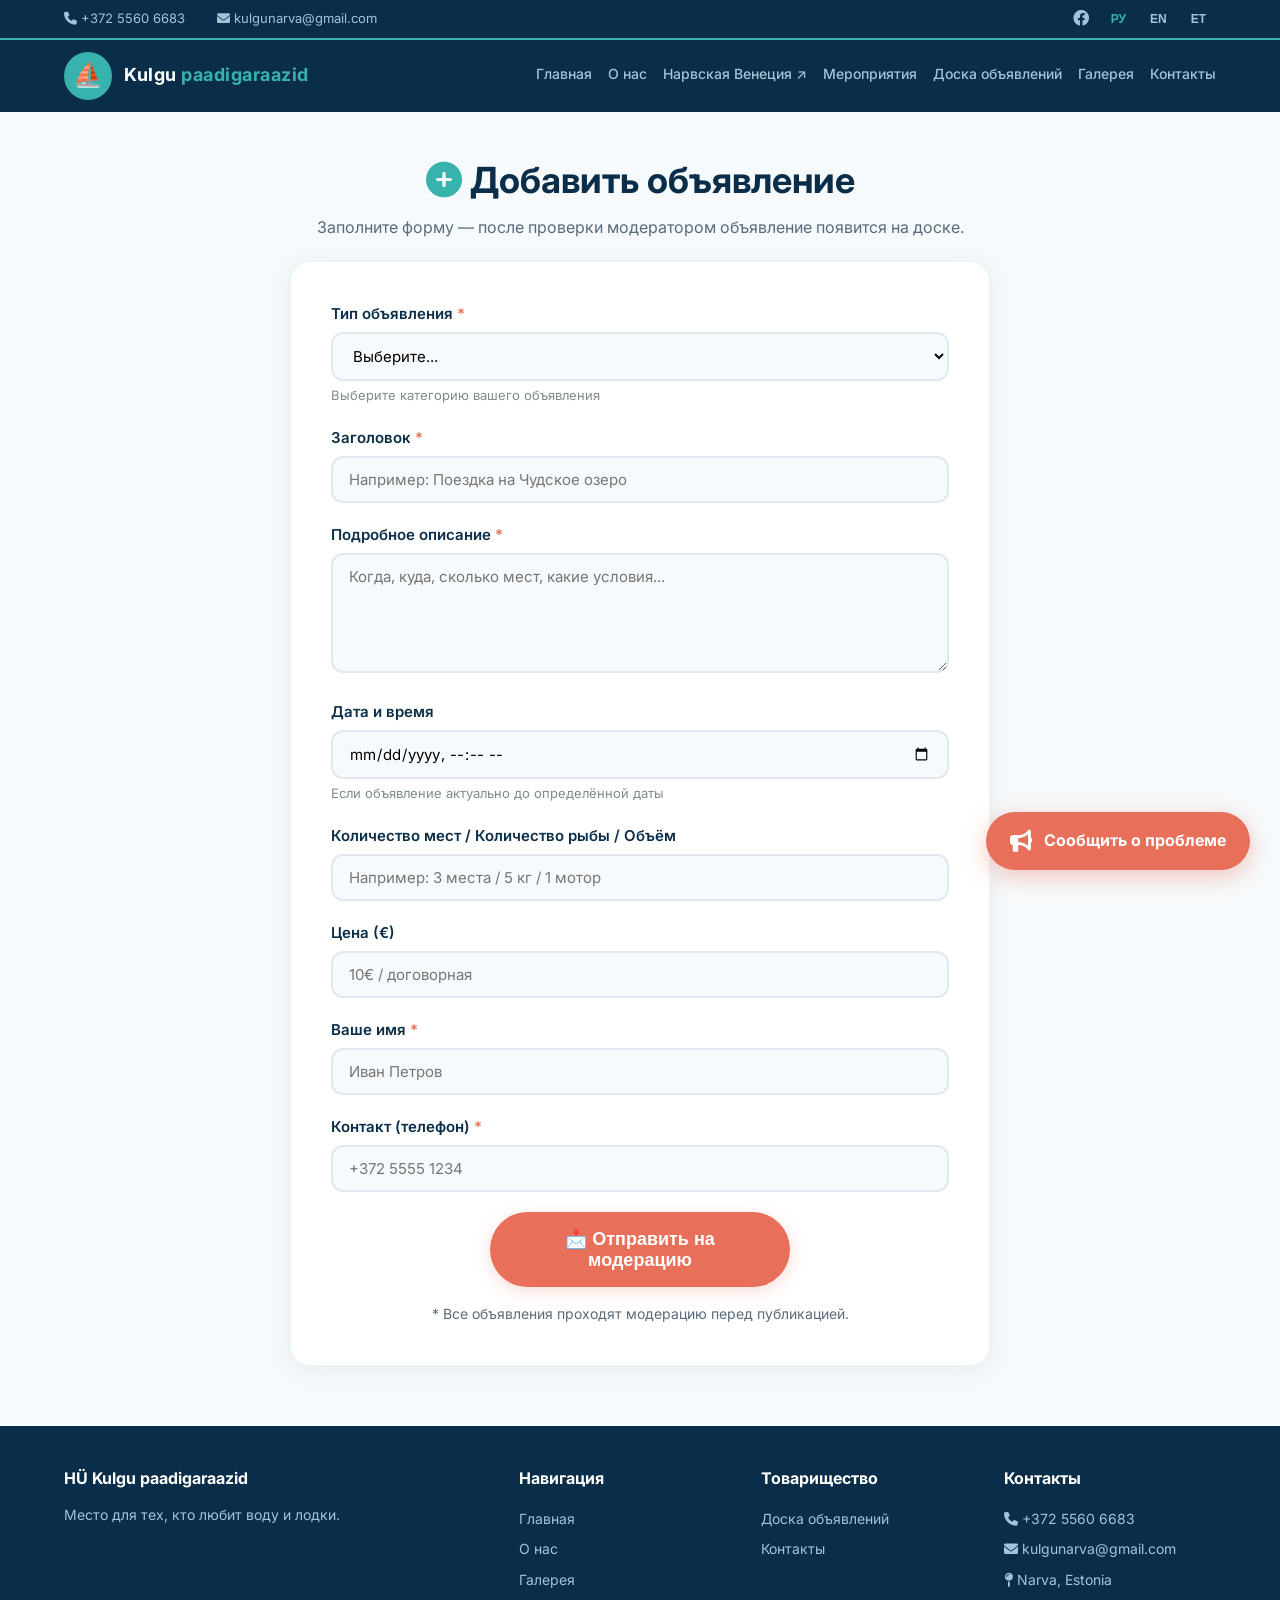
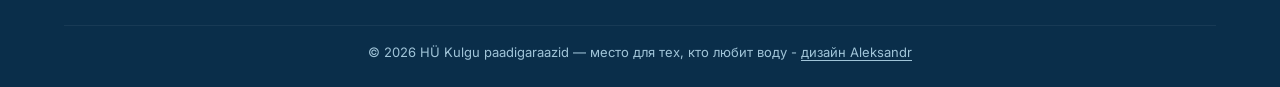
==== commit a50ca494: "Add files via upload" ====
--- a/add-listing.html
+++ b/add-listing.html
@@ -128,7 +128,7 @@
             }
         }
     </style>
-<link rel="stylesheet" href="community.css"><meta name="description" content="Форма добавления объявления на сайт сообщества Кулгу в Нарве."><meta name="robots" content="noindex, follow"><link rel="canonical" href="https://kulgunarva.ee/add-listing.html"><meta property="og:type" content="website"><meta property="og:site_name" content="Kulgu Narva"><meta property="og:title" content="Добавить объявление — Кулгу, Нарва"><meta property="og:description" content="Форма добавления объявления на сайт сообщества Кулгу в Нарве."><meta property="og:url" content="https://kulgunarva.ee/add-listing.html"><meta property="og:image" content="https://kulgunarva.ee/img/2.jpg"><meta name="twitter:card" content="summary_large_image"><script type="application/ld+json" id="site-schema">{"@context":"https://schema.org","@graph":[{"@type":"WebSite","@id":"https://kulgunarva.ee/#website","url":"https://kulgunarva.ee/","name":"Kulgu Narva","inLanguage":["ru","et","en"],"about":{"@type":"Place","name":"Kulgu","address":{"@type":"PostalAddress","addressLocality":"Narva","addressCountry":"EE"}}},{"@type":"WebPage","@id":"https://kulgunarva.ee/add-listing.html#page","url":"https://kulgunarva.ee/add-listing.html","name":"Добавить объявление — Кулгу, Нарва","description":"Форма добавления объявления на сайт сообщества Кулгу в Нарве.","inLanguage":"ru","isPartOf":{"@id":"https://kulgunarva.ee/#website"}},{"@type":"BreadcrumbList","itemListElement":[{"@type":"ListItem","position":1,"name":"Кулгу, Нарва","item":"https://kulgunarva.ee/"},{"@type":"ListItem","position":2,"name":"Добавить объявление — Кулгу, Нарва","item":"https://kulgunarva.ee/add-listing.html"}]}]}</script><script src="search-meta.js" defer></script></head>
+<link rel="stylesheet" href="community.css"><meta name="description" content="Форма добавления объявления на сайт сообщества Кулгу в Нарве."><meta name="robots" content="noindex, follow"><link rel="canonical" href="https://kulgunarva.ee/add-listing.html"><meta property="og:type" content="website"><meta property="og:site_name" content="Kulgu Narva"><meta property="og:title" content="Добавить объявление — Кулгу, Нарва"><meta property="og:description" content="Форма добавления объявления на сайт сообщества Кулгу в Нарве."><meta property="og:url" content="https://kulgunarva.ee/add-listing.html"><meta property="og:image" content="https://kulgunarva.ee/img/2.jpg"><meta name="twitter:card" content="summary_large_image"><script type="application/ld+json" id="site-schema">{"@context":"https://schema.org","@graph":[{"@type":"WebSite","@id":"https://kulgunarva.ee/#website","url":"https://kulgunarva.ee/","name":"Kulgu Narva","inLanguage":["ru","et","en"],"about":{"@type":"Place","name":"Kulgu","address":{"@type":"PostalAddress","addressLocality":"Narva","addressCountry":"EE"}}},{"@type":"WebPage","@id":"https://kulgunarva.ee/add-listing.html#page","url":"https://kulgunarva.ee/add-listing.html","name":"Добавить объявление — Кулгу, Нарва","description":"Форма добавления объявления на сайт сообщества Кулгу в Нарве.","inLanguage":"ru","isPartOf":{"@id":"https://kulgunarva.ee/#website"}},{"@type":"BreadcrumbList","itemListElement":[{"@type":"ListItem","position":1,"name":"Кулгу, Нарва","item":"https://kulgunarva.ee/"},{"@type":"ListItem","position":2,"name":"Добавить объявление — Кулгу, Нарва","item":"https://kulgunarva.ee/add-listing.html"}]}]}</script><script src="search-meta.js" defer></script><script src="coop-events-data.js" defer></script><script src="coop-events.js" defer></script><link rel="stylesheet" href="coop-events.css"></head>
 <body>
 
     <!-- ===== TOP BAR ===== -->
@@ -163,11 +163,10 @@
             <nav>
                 <a href="index.html" data-key="nav_home">Главная</a>
                 <a href="index.html#community" data-key="nav_about">О нас</a>
+                <a href="https://narvavenice.ee/" target="_blank" rel="noopener noreferrer" data-coop="navVenice">Нарвская Венеция ↗</a>
+                <a href="events.html" data-coop="navEvents">Мероприятия</a>
+                <a href="board.html" data-key="nav_board">Доска объявлений</a>
                 <a href="gallery.html" data-key="nav_gallery">Галерея</a>
-                
-                
-                
-                <a href="board.html" data-key="nav_board">Доска объявлений</a>
                 <a href="contacts.html" data-key="nav_contacts">Контакты</a>
             </nav>
         </div>
--- a/coop-events.css
+++ b/coop-events.css
@@ -0,0 +1 @@
+.coop-events-wrap{padding-top:36px;padding-bottom:70px;max-width:920px}.coop-events-wrap>h2{margin:20px 0}.coop-event-card{padding:28px;margin-bottom:24px;border:1px solid #d5e5eb;background:#fff;border-radius:14px;box-shadow:0 6px 24px #0a2e4a08}.coop-event-card h3{font-size:24px;color:#0a2e4a;margin-bottom:20px}.coop-event-card dl{display:grid;grid-template-columns:100px 1fr;gap:10px 18px}.coop-event-card dt{font-weight:600;color:#0a2e4a}.coop-event-card dd{margin:0;overflow-wrap:anywhere}.coop-event-card summary{cursor:pointer;padding:16px 0;color:#116963;font-weight:600}.coop-event-card summary:focus-visible{outline:2px solid #116963;outline-offset:3px}.coop-event-card details p{line-height:1.7}.coop-empty{padding:20px;background:#f0f7fa;border-radius:10px;color:#526778}.coop-contact-notice{padding-top:24px}.header-inner nav{flex-wrap:wrap;row-gap:8px}.contacts-header p{max-width:750px;line-height:1.7;margin-top:16px}@media(max-width:600px){.coop-event-card{padding:20px}.coop-event-card dl{grid-template-columns:1fr;gap:4px}.coop-event-card dd{margin-bottom:12px}.header-inner{flex-wrap:wrap}.header-inner nav{display:flex;flex-wrap:wrap;gap:12px 18px}}
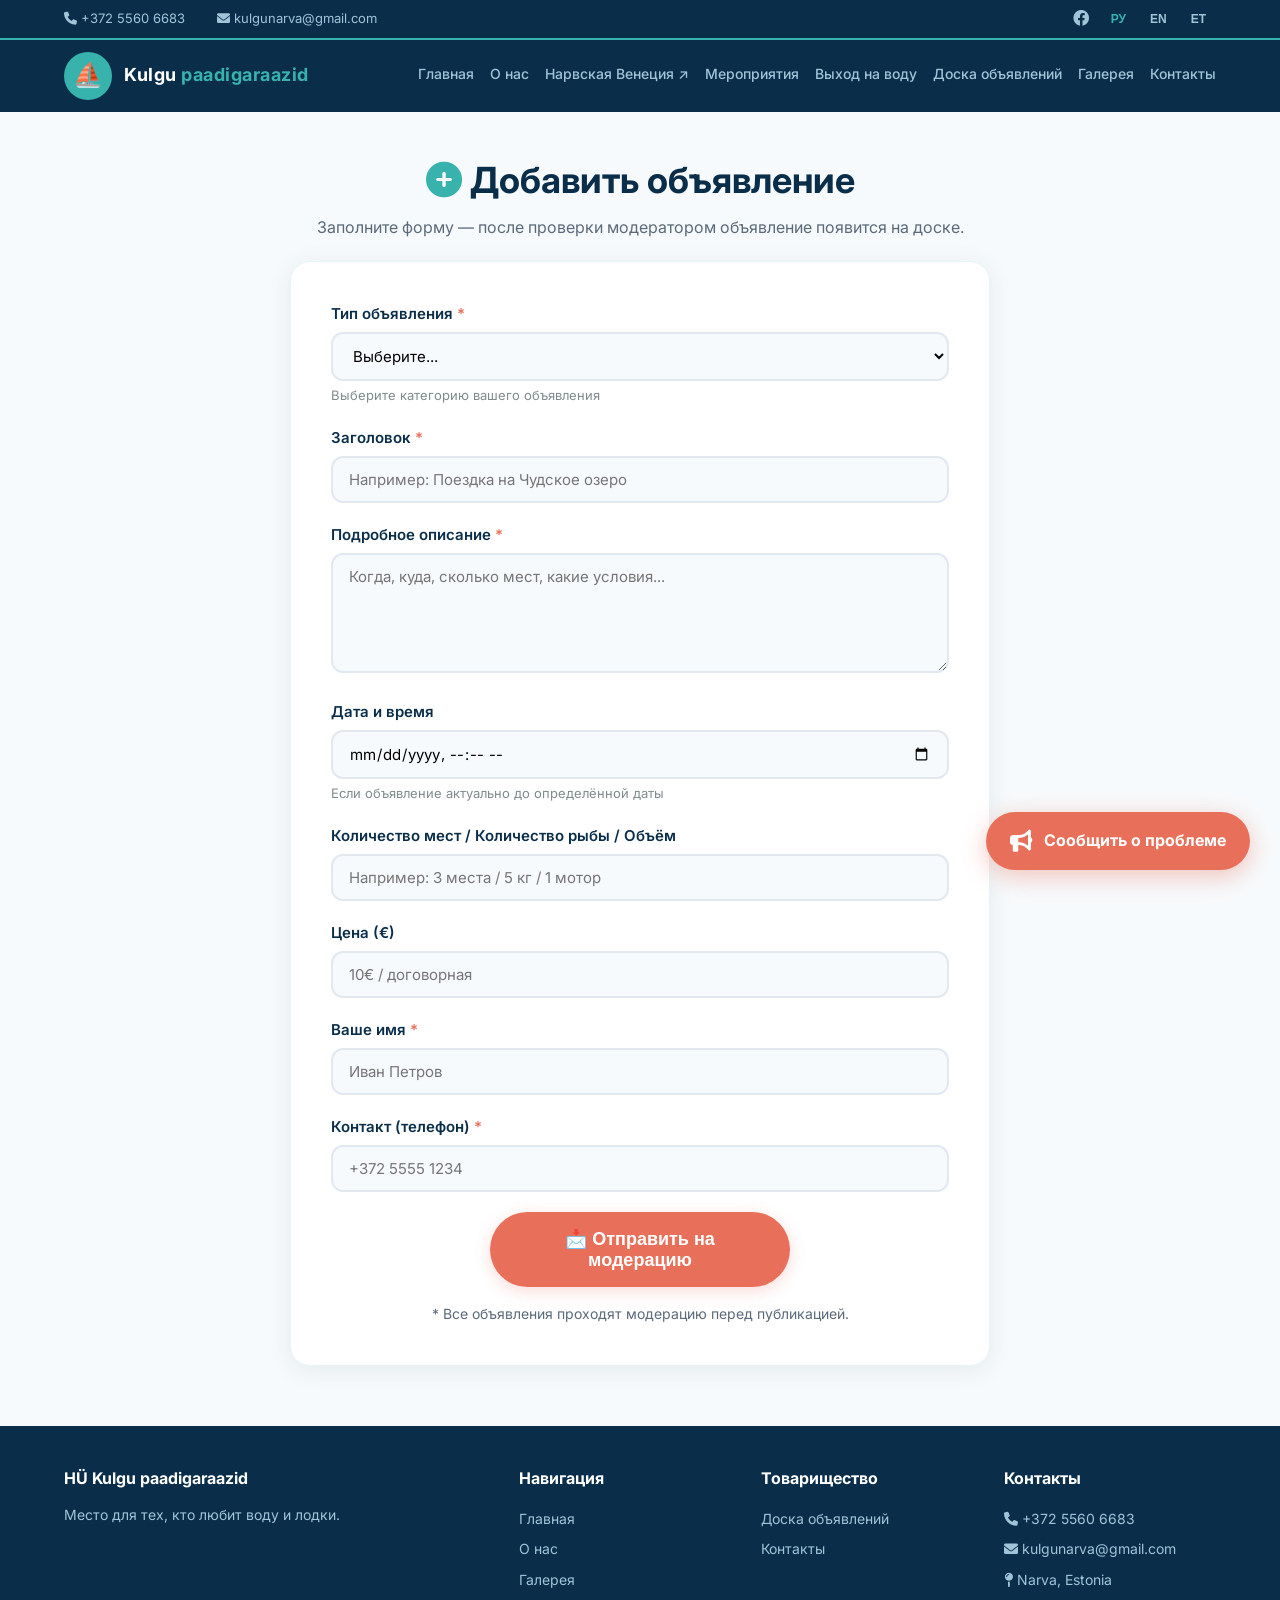
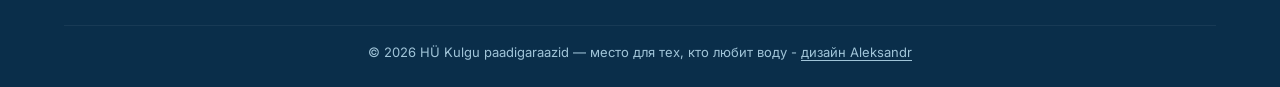
==== commit c52e495c: "Add files via upload" ====
--- a/add-listing.html
+++ b/add-listing.html
@@ -128,7 +128,7 @@
             }
         }
     </style>
-<link rel="stylesheet" href="community.css"><meta name="description" content="Форма добавления объявления на сайт сообщества Кулгу в Нарве."><meta name="robots" content="noindex, follow"><link rel="canonical" href="https://kulgunarva.ee/add-listing.html"><meta property="og:type" content="website"><meta property="og:site_name" content="Kulgu Narva"><meta property="og:title" content="Добавить объявление — Кулгу, Нарва"><meta property="og:description" content="Форма добавления объявления на сайт сообщества Кулгу в Нарве."><meta property="og:url" content="https://kulgunarva.ee/add-listing.html"><meta property="og:image" content="https://kulgunarva.ee/img/2.jpg"><meta name="twitter:card" content="summary_large_image"><script type="application/ld+json" id="site-schema">{"@context":"https://schema.org","@graph":[{"@type":"WebSite","@id":"https://kulgunarva.ee/#website","url":"https://kulgunarva.ee/","name":"Kulgu Narva","inLanguage":["ru","et","en"],"about":{"@type":"Place","name":"Kulgu","address":{"@type":"PostalAddress","addressLocality":"Narva","addressCountry":"EE"}}},{"@type":"WebPage","@id":"https://kulgunarva.ee/add-listing.html#page","url":"https://kulgunarva.ee/add-listing.html","name":"Добавить объявление — Кулгу, Нарва","description":"Форма добавления объявления на сайт сообщества Кулгу в Нарве.","inLanguage":"ru","isPartOf":{"@id":"https://kulgunarva.ee/#website"}},{"@type":"BreadcrumbList","itemListElement":[{"@type":"ListItem","position":1,"name":"Кулгу, Нарва","item":"https://kulgunarva.ee/"},{"@type":"ListItem","position":2,"name":"Добавить объявление — Кулгу, Нарва","item":"https://kulgunarva.ee/add-listing.html"}]}]}</script><script src="search-meta.js" defer></script><script src="coop-events-data.js" defer></script><script src="coop-events.js" defer></script><link rel="stylesheet" href="coop-events.css"></head>
+<link rel="stylesheet" href="community.css"><meta name="description" content="Форма добавления объявления на сайт сообщества Кулгу в Нарве."><meta name="robots" content="noindex, follow"><link rel="canonical" href="https://kulgunarva.ee/add-listing.html"><meta property="og:type" content="website"><meta property="og:site_name" content="Kulgu Narva"><meta property="og:title" content="Добавить объявление — Кулгу, Нарва"><meta property="og:description" content="Форма добавления объявления на сайт сообщества Кулгу в Нарве."><meta property="og:url" content="https://kulgunarva.ee/add-listing.html"><meta property="og:image" content="https://kulgunarva.ee/img/2.jpg"><meta name="twitter:card" content="summary_large_image"><script type="application/ld+json" id="site-schema">{"@context":"https://schema.org","@graph":[{"@type":"WebSite","@id":"https://kulgunarva.ee/#website","url":"https://kulgunarva.ee/","name":"Kulgu Narva","inLanguage":["ru","et","en"],"about":{"@type":"Place","name":"Kulgu","address":{"@type":"PostalAddress","addressLocality":"Narva","addressCountry":"EE"}}},{"@type":"WebPage","@id":"https://kulgunarva.ee/add-listing.html#page","url":"https://kulgunarva.ee/add-listing.html","name":"Добавить объявление — Кулгу, Нарва","description":"Форма добавления объявления на сайт сообщества Кулгу в Нарве.","inLanguage":"ru","isPartOf":{"@id":"https://kulgunarva.ee/#website"}},{"@type":"BreadcrumbList","itemListElement":[{"@type":"ListItem","position":1,"name":"Кулгу, Нарва","item":"https://kulgunarva.ee/"},{"@type":"ListItem","position":2,"name":"Добавить объявление — Кулгу, Нарва","item":"https://kulgunarva.ee/add-listing.html"}]}]}</script><script src="search-meta.js" defer></script><script src="coop-events-data.js" defer></script><script src="coop-events.js" defer></script><link rel="stylesheet" href="coop-events.css"><script src="water-guide.js" defer></script></head>
 <body>
 
     <!-- ===== TOP BAR ===== -->
@@ -165,10 +165,10 @@
                 <a href="index.html#community" data-key="nav_about">О нас</a>
                 <a href="https://narvavenice.ee/" target="_blank" rel="noopener noreferrer" data-coop="navVenice">Нарвская Венеция ↗</a>
                 <a href="events.html" data-coop="navEvents">Мероприятия</a>
+                <a href="water.html" data-water="nav">Выход на воду</a>
                 <a href="board.html" data-key="nav_board">Доска объявлений</a>
                 <a href="gallery.html" data-key="nav_gallery">Галерея</a>
-                <a href="contacts.html" data-key="nav_contacts">Контакты</a>
-            </nav>
+                <a href="contacts.html" data-key="nav_contacts">Контакты</a></nav>
         </div>
     </header><main id="main-content">
 
@@ -306,7 +306,7 @@
                 nav_gallery: 'Галерея',
                 nav_projects: 'Проекты',
                 nav_members: 'Членам',
-                nav_fishing: 'Рыболовный клуб',
+                nav_fishing: 'Доска объявлений',
                 nav_board: 'Доска объявлений',
                 nav_contacts: 'Контакты',
                 add_title: 'Добавить объявление',
@@ -341,7 +341,7 @@
                 nav_gallery: 'Gallery',
                 nav_projects: 'Projects',
                 nav_members: 'For Members',
-                nav_fishing: 'Fishing Club',
+                nav_fishing: 'Noticeboard',
                 nav_board: 'Board',
                 nav_contacts: 'Contacts',
                 add_title: 'Add Listing',
@@ -376,7 +376,7 @@
                 nav_gallery: 'Galerii',
                 nav_projects: 'Projektid',
                 nav_members: 'Liikmetele',
-                nav_fishing: 'Kalastusklubi',
+                nav_fishing: 'Kuulutuste tahvel',
                 nav_board: 'Kuulutuste tahvel',
                 nav_contacts: 'Kontaktid',
                 add_title: 'Lisa kuulutus',
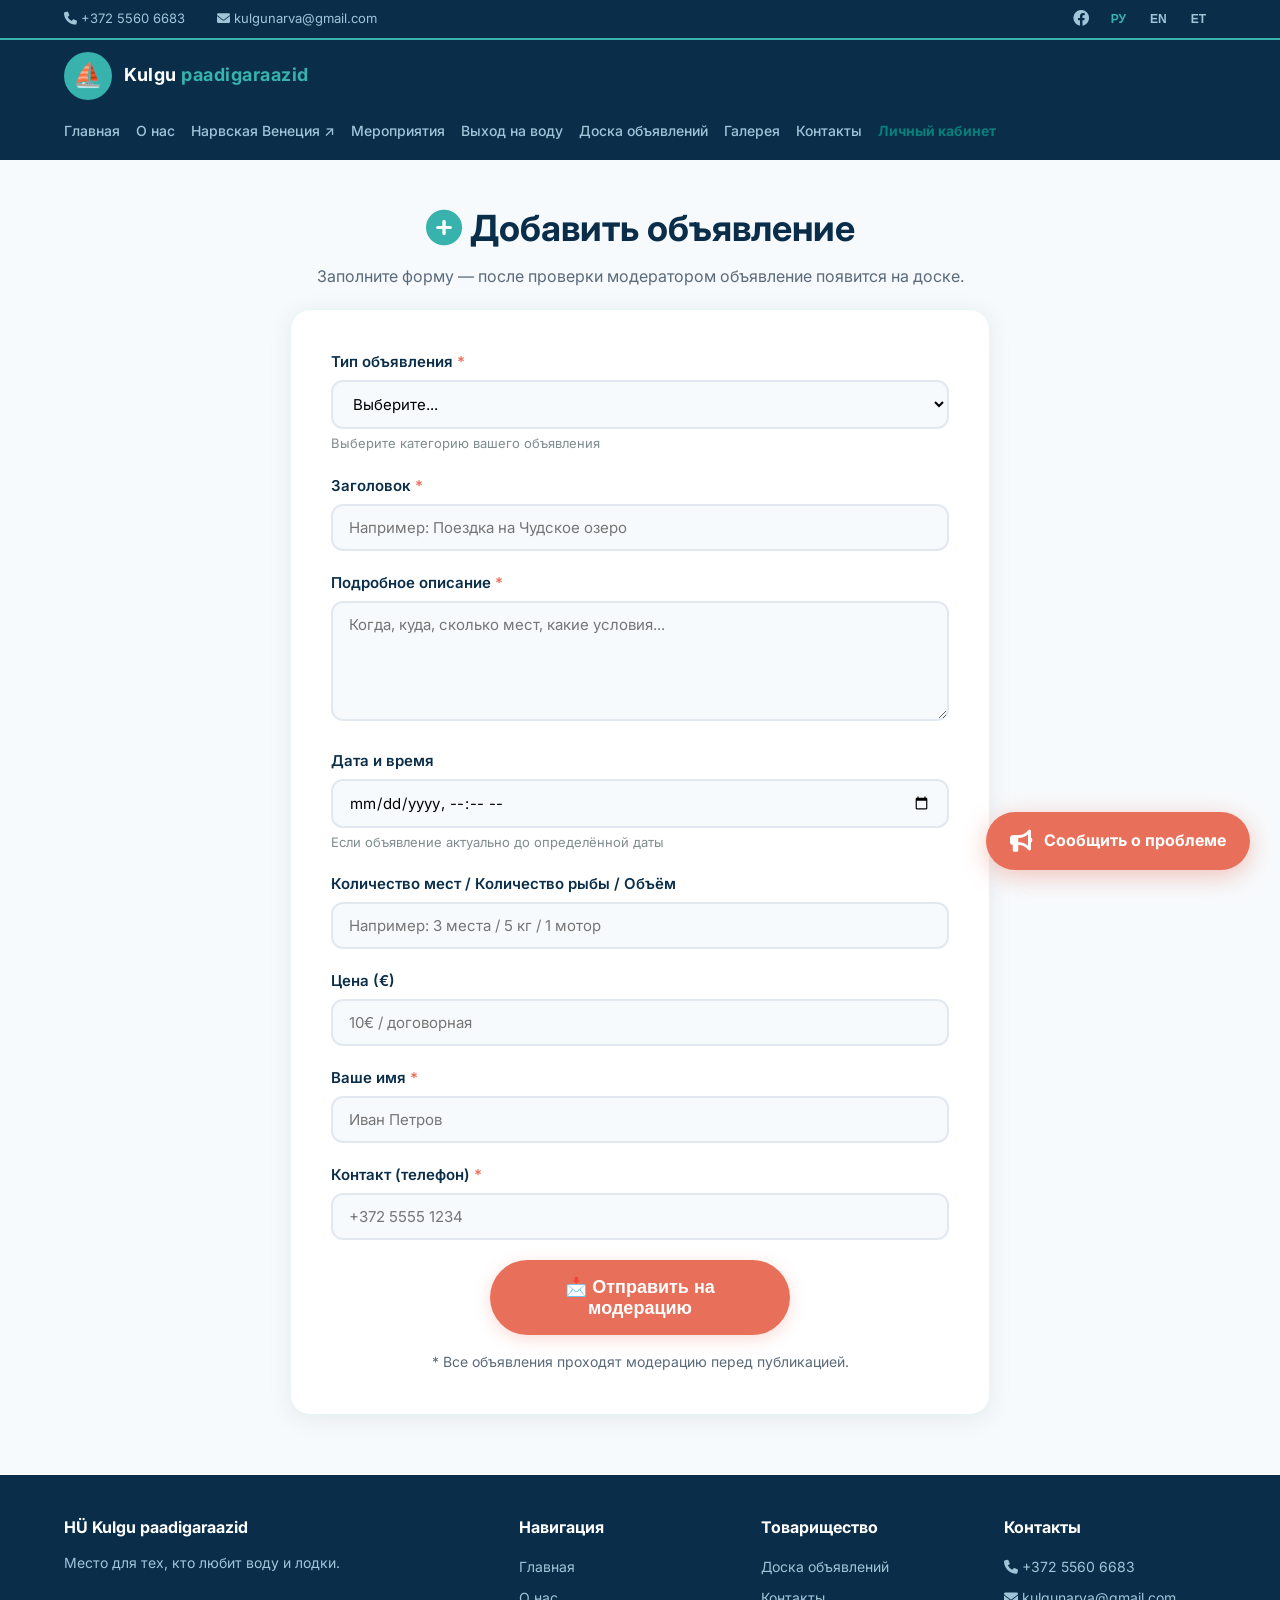
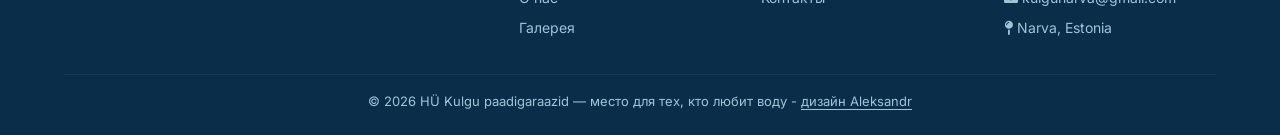
==== commit 1f7c9821: "Add files via upload" ====
--- a/add-listing.html
+++ b/add-listing.html
@@ -168,7 +168,7 @@
                 <a href="water.html" data-water="nav">Выход на воду</a>
                 <a href="board.html" data-key="nav_board">Доска объявлений</a>
                 <a href="gallery.html" data-key="nav_gallery">Галерея</a>
-                <a href="contacts.html" data-key="nav_contacts">Контакты</a></nav>
+                <a href="contacts.html" data-key="nav_contacts">Контакты</a><a href="cabinet.html" data-cabinet-link style="color:#087f7b;font-weight:700">Личный кабинет</a></nav>
         </div>
     </header><main id="main-content">
 
@@ -451,5 +451,5 @@
             }
         });
     </script>
-</body>
+<script src="cabinet-link.js" defer></script></body>
 </html>
